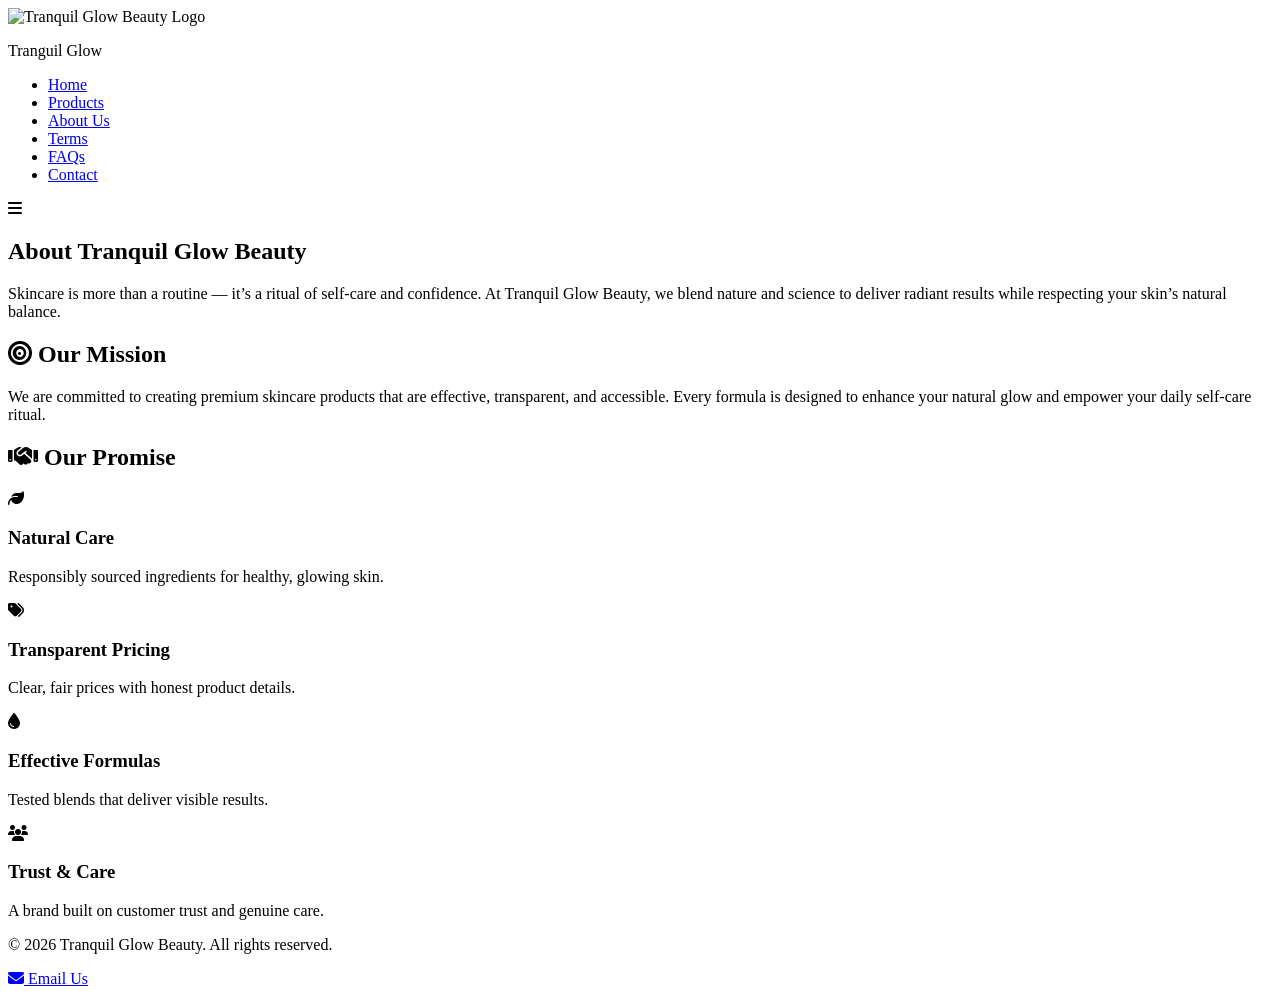
==== about.html @ 04f296b3 "Add files via upload" ====
<!DOCTYPE html>
<html lang="en">
<head>
  <meta charset="UTF-8">
  <meta name="viewport" content="width=device-width, initial-scale=1.0">
  <title>About Us - Tranquil Glow Beauty</title>
  <link rel="stylesheet" href="css/style.css">
  <!-- Font Awesome -->
  <link rel="stylesheet" href="https://cdnjs.cloudflare.com/ajax/libs/font-awesome/6.5.0/css/all.min.css">
</head>
<body>

  <!-- Header (same as main site) -->
  <header class="navbar">
    <div class="logo">
      <img src="images/logo.jpg" alt="Tranquil Glow Beauty Logo">
      <p>Tranguil Glow</p>
    </div>
    <nav>
      <ul class="nav-links">
        <li><a href="index.html">Home</a></li>
        <li><a href="index.html#products">Products</a></li>
        <li><a href="about.html" class="active">About Us</a></li>
        <li><a href="terms.html" class="active">Terms</a></li>
        <li><a href="index.html#faq">FAQs</a></li>
        <li><a href="contact.html">Contact</a></li>
      </ul>
      <div class="menu-toggle"><i class="fas fa-bars"></i></div>
    </nav>
  </header>

  <!-- Hero Section -->
  <section class="about-hero">
    <div class="hero-text">
      <h1>About Tranquil Glow Beauty</h1>
      <p>
        Skincare is more than a routine — it’s a ritual of self‑care and confidence. 
        At Tranquil Glow Beauty, we blend nature and science to deliver radiant results 
        while respecting your skin’s natural balance.
      </p>
    </div>
  </section>

  <!-- Mission Section -->
  <section class="about-mission">
    <h2><i class="fas fa-bullseye"></i> Our Mission</h2>
    <p>
      We are committed to creating premium skincare products that are effective, transparent, 
      and accessible. Every formula is designed to enhance your natural glow and empower 
      your daily self‑care ritual.
    </p>
  </section>

  <!-- Promise Section -->
  <section class="about-promise">
    <h2><i class="fas fa-handshake"></i> Our Promise</h2>
    <div class="promise-grid">
      <div class="promise-card">
        <i class="fas fa-leaf"></i>
        <h3>Natural Care</h3>
        <p>Responsibly sourced ingredients for healthy, glowing skin.</p>
      </div>
      <div class="promise-card">
        <i class="fas fa-tags"></i>
        <h3>Transparent Pricing</h3>
        <p>Clear, fair prices with honest product details.</p>
      </div>
      <div class="promise-card">
        <i class="fas fa-tint"></i>
        <h3>Effective Formulas</h3>
        <p>Tested blends that deliver visible results.</p>
      </div>
      <div class="promise-card">
        <i class="fas fa-users"></i>
        <h3>Trust & Care</h3>
        <p>A brand built on customer trust and genuine care.</p>
      </div>
    </div>
  </section>

  <!-- Footer -->
  <footer class="footer">
    <div class="footer-container">
      <p>&copy; 2026 Tranquil Glow Beauty. All rights reserved.</p>
      <a href="mailto:contact@tranquilglowbeauty.com" class="footer-btn">
        <i class="fas fa-envelope"></i> Email Us
      </a>
    </div>
  </footer>

  <!-- JS -->
  <script src="js/about.js"></script>
</body>
</html>
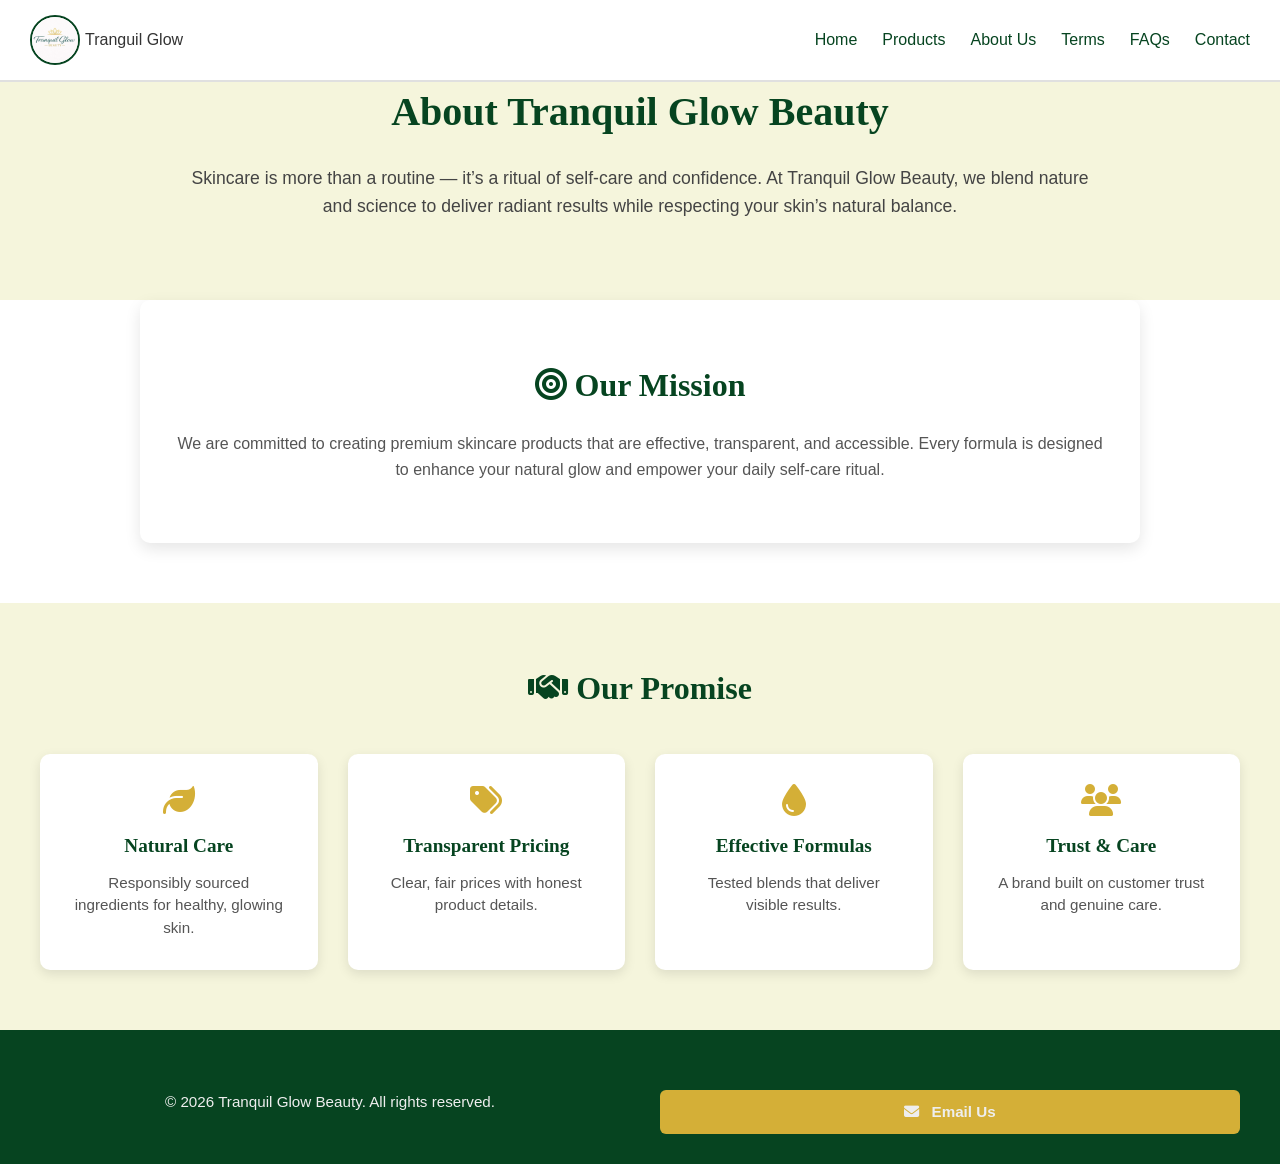
==== commit 7c32c291: "Add files via upload" ====
--- a/about.html
+++ b/about.html
@@ -23,7 +23,7 @@
         <li><a href="about.html" class="active">About Us</a></li>
         <li><a href="terms.html" class="active">Terms</a></li>
         <li><a href="index.html#faq">FAQs</a></li>
-        <li><a href="contact.html">Contact</a></li>
+        <li><a href="index.html#contact">Contact</a></li>
       </ul>
       <div class="menu-toggle"><i class="fas fa-bars"></i></div>
     </nav>
--- a/css/style.css
+++ b/css/style.css
@@ -0,0 +1,1189 @@
+
+/* START GLOBAL RESET & VARIABLES */
+
+/* CSS Reset */
+* {
+  margin: 0;
+  padding: 0;
+  box-sizing: border-box;
+}
+
+/* Body defaults */
+body {
+  font-family: 'Poppins', sans-serif;
+  line-height: 1.6;
+  background-color: #ffffff;
+  color: #333333;
+}
+
+/* Color Variables */
+:root {
+  --color-primary: #064420;   /* Deep forest green */
+  --color-secondary: #d4af37; /* Gold */
+  --color-neutral: #ffffff;   /* White */
+  --color-accent: #f5f5dc;    /* Light beige/cream */
+  --color-soft: #e6d5e8;      /* Soft lavender (optional accent) */
+}
+
+/* Typography Variables */
+:root {
+  --font-heading: 'Playfair Display', serif;
+  --font-body: 'Poppins', sans-serif;
+}
+
+html{
+    scroll-margin-top:80px;
+}
+
+/* END GLOBAL RESET & VARIABLES */
+
+
+
+/* START NAVIGATION CSS */
+.navbar {
+  position: fixed;          /* Fixed header */
+  top: 0;
+  left: 0;
+  width: 100%;
+  z-index: 1000;            /* Stays above everything */
+  display: flex;
+  justify-content: space-between;
+  align-items: center;
+  padding: 15px 30px;
+  background-color: var(--color-neutral);
+  border-bottom: 2px solid #e0e0e0;
+}
+
+.navbar .logo{
+    display: flex;
+    align-items: center;
+    gap:5px;
+}
+
+.navbar .logo img {
+  height: 50px;
+  border-radius: 50%;
+  border: 2px solid var(--color-primary);
+}
+
+.navbar .logo p{
+    font-weight: 500;
+    
+}
+
+.nav-links {
+  list-style: none;
+  display: flex;
+  gap: 25px;
+}
+
+.nav-links li a {
+  text-decoration: none;
+  font-family: var(--font-body);
+  font-weight: 500;
+  color: var(--color-primary);
+  transition: color 0.3s ease;
+}
+
+.nav-links li a:hover {
+  color: var(--color-secondary);
+}
+
+.menu-toggle {
+  display: none;
+  font-size: 24px;
+  cursor: pointer;
+  color: var(--color-primary);
+}
+
+/* Responsive: Tablet */
+@media (max-width: 768px) {
+  .nav-links {
+    display: none;
+    flex-direction: column;
+    background-color: var(--color-neutral); /* Solid background */
+    position: absolute;
+    top: 70px;
+    right: 30px;
+    width: 220px;
+    border: 1px solid #e0e0e0;
+    padding: 15px;
+    box-shadow: 0 4px 10px rgba(0,0,0,0.15); /* Elegant shadow */
+    border-radius: 6px;
+    z-index: 999; /* Above hero overlay */
+  }
+
+  .nav-links.active {
+    display: flex;
+  }
+
+  .menu-toggle {
+    display: block;
+  }
+}
+
+/* Responsive: Mobile */
+@media (max-width: 480px) {
+  .navbar {
+    padding: 5px 20px;
+  }
+
+  .logo img {
+    height: 40px;
+  }
+
+  .nav-links {
+    width: 100%;
+    right: 0;
+  }
+}
+/* END NAVIGATION CSS */
+
+
+
+/* START HERO SECTION CSS */
+.hero {
+  height: 100vh;
+  background: url("images/image1.jpg") no-repeat center center/cover;
+  display: flex;
+  justify-content: center;
+  align-items: center;
+  text-align: center;
+  color: var(--color-neutral);
+  position: relative;
+}
+
+.hero::before {
+  content: "";
+  position: absolute;
+  top: 0; left: 0;
+  width: 100%; height: 100%;
+  background: rgba(6, 68, 32, 0.6); /* Overlay for readability */
+  z-index: 1;
+}
+
+.hero-content {
+  position: relative;
+  z-index: 2;
+  max-width: 700px;
+  padding: 20px;
+}
+
+.hero h1 {
+  font-family: var(--font-heading);
+  font-size: 3rem;
+  margin-bottom: 20px;
+  color: var(--color-secondary); /* Gold heading */
+}
+
+.hero p {
+  font-family: var(--font-body);
+  font-size: 1.2rem;
+  margin-bottom: 30px;
+  color: var(--color-neutral);
+}
+
+.btn-primary {
+  display: inline-block;
+  padding: 12px 30px;
+  background-color: var(--color-primary);
+  color: var(--color-neutral);
+  text-decoration: none;
+  font-weight: 500;
+  border-radius: 5px;
+  transition: all 0.3s ease;
+}
+
+.btn-primary:hover {
+  background-color: var(--color-secondary);
+  color: var(--color-neutral);
+}
+
+/* Responsive: Tablet */
+@media (max-width: 768px) {
+  .hero h1 {
+    font-size: 2.2rem;
+  }
+  .hero p {
+    font-size: 1rem;
+  }
+  .btn-primary {
+    padding: 10px 25px;
+  }
+}
+
+/* Responsive: Mobile */
+@media (max-width: 480px) {
+  .hero {
+    height: 80vh;
+    padding: 0 15px;
+  }
+  .hero h1 {
+    font-size: 1.8rem;
+  }
+  .hero p {
+    font-size: 0.9rem;
+  }
+  .btn-primary {
+    padding: 8px 20px;
+    font-size: 0.9rem;
+  }
+}
+/* END HERO SECTION CSS */
+
+
+
+/* ===========================
+   START PRODUCTS SECTION
+   =========================== */
+.products {
+  padding: 80px 30px;
+  background: var(--color-neutral);
+}
+
+.products h2 {
+  text-align: center;
+  font-family: var(--font-heading);
+  font-size: 2.2rem;
+  color: var(--color-primary);
+  margin-bottom: 40px;
+}
+
+.product-grid {
+  display: grid;
+  grid-template-columns: repeat(auto-fit, minmax(250px, 1fr));
+  gap: 30px;
+  max-width: 1200px;
+  margin: 0 auto;
+}
+
+.product-card {
+  background: #fff;
+  border-radius: 8px;
+  box-shadow: 0 4px 12px rgba(0,0,0,0.05);
+  padding: 20px;
+  text-align: center;
+  transition: transform 0.3s ease, box-shadow 0.3s ease;
+}
+
+.product-card:hover {
+  transform: translateY(-5px);
+  box-shadow: 0 6px 16px rgba(0,0,0,0.1);
+}
+
+.product-card img {
+  width: 100%;
+  border-radius: 8px;
+  margin-bottom: 15px;
+}
+
+.product-card h3 {
+  font-family: var(--font-heading);
+  font-size: 1.2rem;
+  color: var(--color-primary);
+  margin-bottom: 10px;
+}
+
+.price {
+  font-family: var(--font-body);
+  font-size: 1rem;
+  color: var(--color-secondary);
+  margin-bottom: 15px;
+}
+
+.product-actions {
+  display: flex;
+  justify-content: center;
+  gap: 10px;
+}
+
+.btn-buy, .btn-details {
+  padding: 8px 15px;
+  border-radius: 5px;
+  font-size: 0.9rem;
+  cursor: pointer;
+  text-decoration: none;
+  transition: background 0.3s ease, color 0.3s ease;
+}
+
+.btn-buy {
+  background: var(--color-primary);
+  color: #fff;
+}
+
+.btn-buy:hover {
+  background: var(--color-secondary);
+}
+
+.btn-details {
+  background: #eee;
+  color: #333;
+  border: none;
+}
+
+.btn-details:hover {
+  background: var(--color-primary);
+  color: #fff;
+}
+
+/* ===========================
+   PRODUCT MODAL (Improved)
+   =========================== */
+.modal {
+  display: none; /* hidden by default */
+  position: fixed;
+  z-index: 999;
+  left: 0; top: 0;
+  width: 100%; height: 100%;
+  background: rgba(0,0,0,0.6);
+  justify-content: center;
+  align-items: center;
+  overflow: hidden; /* prevent background scroll */
+}
+
+.modal-content {
+  background: #fff;
+  border-radius: 10px;
+  max-width: 700px; /* wider for big screens */
+  width: 90%;
+  max-height: 80vh; /* limit height */
+  padding: 25px;
+  position: relative;
+  animation: fadeIn 0.3s ease;
+  overflow-y: auto; /* scroll inside if content is long */
+  box-shadow: 0 8px 20px rgba(0,0,0,0.2);
+  font-size: 70%;
+}
+
+/* Smaller image inside modal */
+.modal-content img {
+  width: 50%; /* reduced size */
+  display: block;
+  margin: 0 auto 20px auto; /* centered */
+  border-radius: 8px;
+}
+
+.modal-content h3 {
+  font-family: var(--font-heading);
+  font-size: 1.2rem;
+  color: var(--color-primary);
+  margin-bottom: 10px;
+  text-align: center;
+}
+
+.modal-content p {
+  font-family: var(--font-body);
+  font-size: .8rem;
+  color: var(--color-secondary);
+  margin-bottom: 15px;
+  text-align: center;
+}
+
+.modal-content h4 {
+  font-family: var(--font-heading);
+  font-size: .9rem;
+  color: var(--color-primary);
+  margin-top: 15px;
+  margin-bottom: 8px;
+}
+
+.modal-content ul {
+  margin-left: 20px;
+  font-family: var(--font-body);
+  font-size: 0.85rem;
+  color: #444;
+  line-height: 1.6;
+}
+
+.modal-close {
+  position: absolute;
+  top: 15px; right: 20px;
+  font-size: 1.5rem;
+  color: #333;
+  cursor: pointer;
+  transition: color 0.3s ease;
+}
+
+.modal-close:hover {
+  color: var(--color-secondary);
+}
+
+
+
+.modal-content {
+  max-width: 600px;   /* reduce from 700px so it doesn’t stretch too wide */
+  padding: 20px;      /* slightly tighter padding */
+}
+
+.modal-content img {
+  width: 40%;         /* reduce from 50% for a smaller, elegant image */
+  margin: 0 auto 15px auto;
+}
+
+.modal-content h3 {
+  font-size: 1.2rem;  /* reduce from 1.5rem */
+}
+
+.modal-content p {
+  font-size: 0.85rem; /* reduce from 1rem */
+}
+
+.modal-content h4 {
+  font-size: 0.95rem; /* reduce from 1.1rem */
+}
+
+.modal-content ul {
+  font-size: 0.85rem; /* reduce from 0.95rem */
+}
+
+
+
+
+/* Animation */
+@keyframes fadeIn {
+  from { opacity: 0; transform: scale(0.95); }
+  to { opacity: 1; transform: scale(1); }
+}
+
+/* Responsive */
+@media (max-width: 768px) {
+  .products {
+    padding: 60px 20px;
+  }
+
+  .products h2 {
+    font-size: 1.8rem;
+  }
+
+  .product-card h3 {
+    font-size: 1rem;
+  }
+
+  .modal-content {
+    max-height: 85vh;
+    padding: 15px;
+  }
+
+  .modal-content img {
+    width: 70%; /* slightly larger on mobile */
+  }
+}
+/* ===========================
+   END PRODUCTS SECTION
+   =========================== */  
+
+.offers {
+  padding: 60px 30px;
+  background: #fff8e7; /* soft highlight */
+}
+
+.offers h2 {
+  text-align: center;
+  font-family: var(--font-heading);
+  font-size: 2rem;
+  color: var(--color-primary);
+  margin-bottom: 30px;
+}
+
+.offer-grid {
+  display: grid;
+  grid-template-columns: repeat(auto-fit, minmax(220px, 1fr));
+  gap: 20px;
+  max-width: 1000px;
+  margin: 0 auto;
+}
+
+.offer-card {
+  background: #fff;
+  border: 2px solid var(--color-primary);
+  border-radius: 8px;
+  padding: 20px;
+  text-align: center;
+  box-shadow: 0 4px 12px rgba(0,0,0,0.05);
+}
+
+.offer-card h3 {
+  font-size: 1.1rem;
+  color: var(--color-primary);
+  margin-bottom: 10px;
+}
+
+.offer-card .price {
+  font-size: 1rem;
+  font-weight: bold;
+  color: var(--color-secondary);
+  margin-bottom: 8px;
+}
+
+.offer-card .details {
+  font-size: 0.9rem;
+  color: #444;
+}
+
+/* ===========================
+   START ABOUT US HERO SECTION
+   =========================== */
+.about-hero {
+  background: var(--color-accent);
+  padding: 80px 30px;
+  text-align: center;
+}
+
+.about-hero .hero-text {
+  max-width: 900px;
+  margin: 0 auto;
+}
+
+.about-hero h1 {
+  font-family: var(--font-heading);
+  font-size: 2.5rem;
+  color: var(--color-primary);
+  margin-bottom: 20px;
+}
+
+.about-hero p {
+  font-family: var(--font-body);
+  font-size: 1.1rem;
+  color: #444;
+  line-height: 1.6;
+}
+/* ===========================
+   END ABOUT US HERO SECTION
+   =========================== */
+
+
+/* ===========================
+   START MISSION SECTION
+   =========================== */
+.about-mission {
+  background: var(--color-neutral);
+  padding: 60px 30px;
+  text-align: center;
+  max-width: 1000px;
+  margin: 0 auto 60px auto;
+  border-radius: 10px;
+  box-shadow: 0 6px 16px rgba(0,0,0,0.1);
+}
+
+.about-mission h2 {
+  font-family: var(--font-heading);
+  font-size: 2rem;
+  color: var(--color-primary);
+  margin-bottom: 20px;
+}
+
+.about-mission p {
+  font-family: var(--font-body);
+  font-size: 1rem;
+  color: #555;
+  line-height: 1.6;
+}
+/* ===========================
+   END MISSION SECTION
+   =========================== */
+
+
+/* ===========================
+   START PROMISE SECTION
+   =========================== */
+.about-promise {
+  padding: 60px 30px;
+  background-color: var(--color-accent);
+  text-align: center;
+}
+
+.about-promise h2 {
+  font-family: var(--font-heading);
+  font-size: 2rem;
+  color: var(--color-primary);
+  margin-bottom: 40px;
+}
+
+.promise-grid {
+  display: grid;
+  grid-template-columns: repeat(4, 1fr);
+  gap: 30px;
+  max-width: 1200px;
+  margin: 0 auto;
+}
+
+.promise-card {
+  background: var(--color-neutral);
+  padding: 30px;
+  border-radius: 10px;
+  box-shadow: 0 4px 12px rgba(0,0,0,0.1);
+}
+
+.promise-card i {
+  font-size: 2rem;
+  color: var(--color-secondary);
+  margin-bottom: 15px;
+}
+
+.promise-card h3 {
+  font-family: var(--font-heading);
+  font-size: 1.2rem;
+  margin-bottom: 10px;
+  color: var(--color-primary);
+}
+
+.promise-card p {
+  font-family: var(--font-body);
+  font-size: 0.95rem;
+  color: #555;
+  line-height: 1.5;
+}
+
+/* Responsive */
+@media (max-width: 1024px) {
+  .promise-grid {
+    grid-template-columns: repeat(2, 1fr);
+  }
+}
+
+@media (max-width: 600px) {
+  .promise-grid {
+    grid-template-columns: 1fr;
+  }
+}
+/* ===========================
+   END PROMISE SECTION
+   =========================== */
+
+
+/* ===========================
+   START FOOTER SECTION
+   =========================== */
+.footer {
+  background-color: var(--color-primary);
+  color: var(--color-neutral);
+  padding: 30px 20px;
+  text-align: center;
+}
+
+.footer-container {
+  max-width: 1200px;
+  margin: 0 auto;
+}
+
+.footer p {
+  font-family: var(--font-body);
+  font-size: 0.95rem;
+  margin-bottom: 15px;
+}
+
+.footer-btn {
+  display: inline-block;
+  background-color: var(--color-secondary);
+  color: var(--color-neutral);
+  padding: 10px 20px;
+  border-radius: 6px;
+  text-decoration: none;
+  font-family: var(--font-body);
+  font-weight: 600;
+  transition: background 0.3s ease;
+}
+
+.footer-btn i {
+  margin-right: 8px;
+}
+
+.footer-btn:hover {
+  background-color: var(--color-neutral);
+  color: var(--color-primary);
+}
+/* ===========================
+   END FOOTER SECTION
+   =========================== */
+   
+   
+   
+   /* ===========================
+   START TERMS HERO SECTION
+   =========================== */
+.terms-hero {
+  background: var(--color-accent);
+  padding: 80px 30px;
+  text-align: center;
+}
+
+.terms-hero .hero-text {
+  max-width: 900px;
+  margin: 0 auto;
+}
+
+.terms-hero h1 {
+  font-family: var(--font-heading);
+  font-size: 2.5rem;
+  color: var(--color-primary);
+  margin-bottom: 20px;
+}
+
+.terms-hero p {
+  font-family: var(--font-body);
+  font-size: 1.1rem;
+  color: #444;
+  line-height: 1.6;
+}
+/* ===========================
+   END TERMS HERO SECTION
+   =========================== */
+
+
+/* ===========================
+   START TERMS CONTENT SECTION
+   =========================== */
+.terms-content {
+  padding: 60px 30px;
+  background: var(--color-neutral);
+}
+
+.terms-container {
+  max-width: 1000px;
+  margin: 0 auto;
+}
+
+.terms-container h2 {
+  font-family: var(--font-heading);
+  font-size: 1.6rem;
+  color: var(--color-primary);
+  margin-top: 40px;
+  margin-bottom: 15px;
+  display: flex;
+  align-items: center;
+  gap: 10px;
+}
+
+.terms-container h2 i {
+  color: var(--color-secondary);
+}
+
+.terms-container p {
+  font-family: var(--font-body);
+  font-size: 1rem;
+  color: #555;
+  line-height: 1.6;
+  margin-bottom: 20px;
+}
+/* ===========================
+   END TERMS CONTENT SECTION
+   =========================== */
+
+
+/* ===========================
+   START FOOTER SECTION
+   =========================== */
+.footer {
+  background-color: var(--color-primary);
+  color: var(--color-neutral);
+  padding: 30px 20px;
+  text-align: center;
+}
+
+.footer-container {
+  max-width: 1200px;
+  margin: 0 auto;
+}
+
+.footer p {
+  font-family: var(--font-body);
+  font-size: 0.95rem;
+  margin-bottom: 15px;
+}
+
+.footer-btn {
+  display: inline-block;
+  background-color: var(--color-secondary);
+  color: var(--color-neutral);
+  padding: 10px 20px;
+  border-radius: 6px;
+  text-decoration: none;
+  font-family: var(--font-body);
+  font-weight: 600;
+  transition: background 0.3s ease;
+}
+
+.footer-btn i {
+  margin-right: 8px;
+}
+
+.footer-btn:hover {
+  background-color: var(--color-neutral);
+  color: var(--color-primary);
+}
+/* ===========================
+   END FOOTER SECTION
+   =========================== */
+   
+   
+
+/* ===========================
+   START FAQ SECTION
+   =========================== */
+.faq-section {
+  padding: 80px 30px;
+  background: var(--color-neutral);
+}
+
+.faq-hero {
+  text-align: center;
+  margin-bottom: 40px;
+}
+
+.faq-hero h1 {
+  font-family: var(--font-heading);
+  font-size: 2.2rem;
+  color: var(--color-primary);
+  margin-bottom: 15px;
+}
+
+.faq-hero p {
+  font-family: var(--font-body);
+  font-size: 1rem;
+  color: #555;
+  max-width: 700px;
+  margin: 0 auto;
+  line-height: 1.6;
+}
+
+/* FAQ Container */
+.faq-container {
+  max-width: 900px;
+  margin: 0 auto;
+  display: flex;
+  flex-direction: column;
+  gap: 20px;
+}
+
+/* FAQ Item */
+.faq-item {
+  background: #f9f9f9;
+  border-radius: 8px;
+  padding: 20px;
+  box-shadow: 0 4px 12px rgba(0,0,0,0.05);
+  transition: all 0.3s ease;
+}
+
+.faq-item.active {
+  background: #fff;
+  border: 1px solid var(--color-primary);
+}
+
+/* Question Row */
+.faq-question {
+  display: flex;
+  justify-content: space-between;
+  align-items: center;
+  font-family: var(--font-heading);
+  font-size: 1.1rem;
+  color: var(--color-primary);
+  cursor: pointer;
+  transition: color 0.3s ease;
+}
+
+.faq-question:hover {
+  color: var(--color-secondary);
+}
+
+/* Icon styling */
+.faq-question .icon {
+  font-size: 1rem;
+  color: var(--color-primary);
+  transition: transform 0.3s ease, color 0.3s ease;
+}
+
+.faq-item.active .faq-question .icon {
+  color: var(--color-secondary);
+}
+
+/* Answer */
+.faq-answer {
+  font-family: var(--font-body);
+  font-size: 0.95rem;
+  color: #444;
+  line-height: 1.6;
+  display: none; /* hidden by default */
+  margin-top: 10px;
+  animation: slideDown 0.3s ease forwards;
+}
+
+/* Active state */
+.faq-item.active .faq-answer {
+  display: block;
+}
+
+/* Slide-down animation */
+@keyframes slideDown {
+  from { opacity: 0; transform: translateY(-5px); }
+  to { opacity: 1; transform: translateY(0); }
+}
+
+/* Responsive */
+@media (max-width: 768px) {
+  .faq-section {
+    padding: 60px 20px;
+  }
+
+  .faq-hero h1 {
+    font-size: 1.8rem;
+  }
+
+  .faq-question {
+    font-size: 1rem;
+  }
+
+  .faq-answer {
+    font-size: 0.9rem;
+  }
+}
+/* ===========================
+   END FAQ SECTION
+   =========================== */
+   
+   
+   
+   /* ===========================
+   START CONTACT SECTION
+   =========================== */
+.contact-section {
+  padding: 80px 30px;
+  background: var(--color-accent);
+}
+
+/* Hero */
+.contact-hero {
+  text-align: center;
+  margin-bottom: 40px;
+}
+
+.contact-hero h1 {
+  font-family: var(--font-heading);
+  font-size: 2.5rem;
+  color: var(--color-primary);
+  margin-bottom: 15px;
+}
+
+.contact-hero p {
+  font-family: var(--font-body);
+  font-size: 1.1rem;
+  color: #444;
+  line-height: 1.6;
+  max-width: 700px;
+  margin: 0 auto;
+}
+
+/* Container */
+.contact-container {
+  display: flex;
+  gap: 40px;
+  max-width: 1000px;
+  margin: 0 auto;
+  flex-wrap: wrap;
+  justify-content: center;
+}
+
+/* Form */
+.contact-form {
+  flex: 1;
+  min-width: 300px;
+  max-width: 500px; /* reduced width for desktop */
+  background: var(--color-neutral);
+  padding: 25px;
+  border-radius: 10px;
+  box-shadow: 0 6px 16px rgba(0,0,0,0.1);
+  margin: 0 auto;
+}
+
+.contact-form .form-group {
+  margin-bottom: 20px;
+  text-align: left;
+}
+
+.contact-form label {
+  display: block;
+  font-family: var(--font-body);
+  font-size: 0.95rem;
+  margin-bottom: 8px;
+  color: var(--color-primary);
+}
+
+.contact-form input,
+.contact-form textarea {
+  width: 100%;
+  padding: 12px;
+  border: 1px solid #ccc;
+  border-radius: 6px;
+  font-family: var(--font-body);
+  font-size: 1rem;
+}
+
+.contact-form textarea {
+  resize: none;
+}
+
+/* Send Button */
+.contact-btn {
+  display: inline-block;
+  background-color: var(--color-secondary);
+  color: var(--color-neutral);
+  padding: 12px 20px;
+  border-radius: 6px;
+  text-decoration: none;
+  font-family: var(--font-body);
+  font-weight: 600;
+  transition: background 0.3s ease;
+  border: none;
+  cursor: pointer;
+}
+
+.contact-btn i {
+  margin-right: 8px;
+}
+
+.contact-btn:hover {
+  background-color: var(--color-primary);
+  color: var(--color-neutral);
+}
+
+/* Quick Actions */
+.contact-actions {
+  flex: 0.5;
+  min-width: 250px;
+  display: flex;
+  flex-direction: column;
+  gap: 20px;
+  justify-content: flex-start;
+}
+
+.contact-actions .contact-btn.whatsapp {
+  background-color: #25D366;
+}
+
+.contact-actions .contact-btn.whatsapp:hover {
+  background-color: #128C7E;
+}
+
+/* Responsive */
+@media (max-width: 768px) {
+  .contact-container {
+    flex-direction: column;
+    gap: 30px;
+  }
+
+  .contact-form {
+    max-width: 100%; /* full width on mobile */
+  }
+}
+
+
+/* ===========================
+   CONTACT FORM INPUT REFINEMENT
+   =========================== */
+.contact-form input,
+.contact-form textarea {
+  width: 100%;
+  padding: 12px;
+  border: 1px solid #ccc;
+  border-radius: 6px;
+  font-family: var(--font-body);
+  font-size: 0.9rem; /* reduced font size for better visibility */
+}
+
+.contact-form textarea {
+  resize: none;
+}
+
+
+
+
+/* ===========================
+   CONTACT FEEDBACK MESSAGE
+   =========================== */
+.form-feedback {
+  display: none;
+  text-align: center;
+  margin-top: 15px;
+  font-family: var(--font-body);
+  color: var(--color-primary);
+  font-size: 1rem;
+  animation: fadeIn 0.5s ease-in-out;
+}
+
+/* Fade-in animation */
+@keyframes fadeIn {
+  from { opacity: 0; }
+  to { opacity: 1; }
+}
+
+
+/* ===========================
+   END CONTACT SECTION
+   =========================== */
+   
+   
+   
+   
+   
+   /* ===========================
+   START FOOTER
+   =========================== */
+.footer {
+  background: var(--color-primary);
+  color: #fff;
+  padding: 60px 30px 30px;
+}
+
+.footer-container {
+  display: grid;
+  grid-template-columns: repeat(auto-fit, minmax(220px, 1fr));
+  gap: 40px;
+  max-width: 1200px;
+  margin: 0 auto;
+}
+
+.footer h2, .footer h3 {
+  font-family: var(--font-heading);
+  margin-bottom: 15px;
+}
+
+.footer p, .footer a {
+  font-family: var(--font-body);
+  font-size: 0.95rem;
+  line-height: 1.6;
+  color: #eee;
+}
+
+.footer a {
+  text-decoration: none;
+  transition: color 0.3s ease;
+}
+
+.footer a:hover {
+  color: var(--color-secondary);
+}
+
+/* Social Icons */
+.footer-social a {
+  margin-right: 15px;
+  font-size: 1.2rem;
+  color: #fff;
+  transition: color 0.3s ease;
+}
+
+.footer-social a:hover {
+  color: var(--color-secondary);
+}
+
+/* Bottom Line */
+.footer-bottom {
+  text-align: center;
+  margin-top: 40px;
+  border-top: 1px solid rgba(255,255,255,0.2);
+  padding-top: 20px;
+  font-size: 0.85rem;
+  color: #ccc;
+}
+/* ===========================
+   END FOOTER
+   =========================== */
+
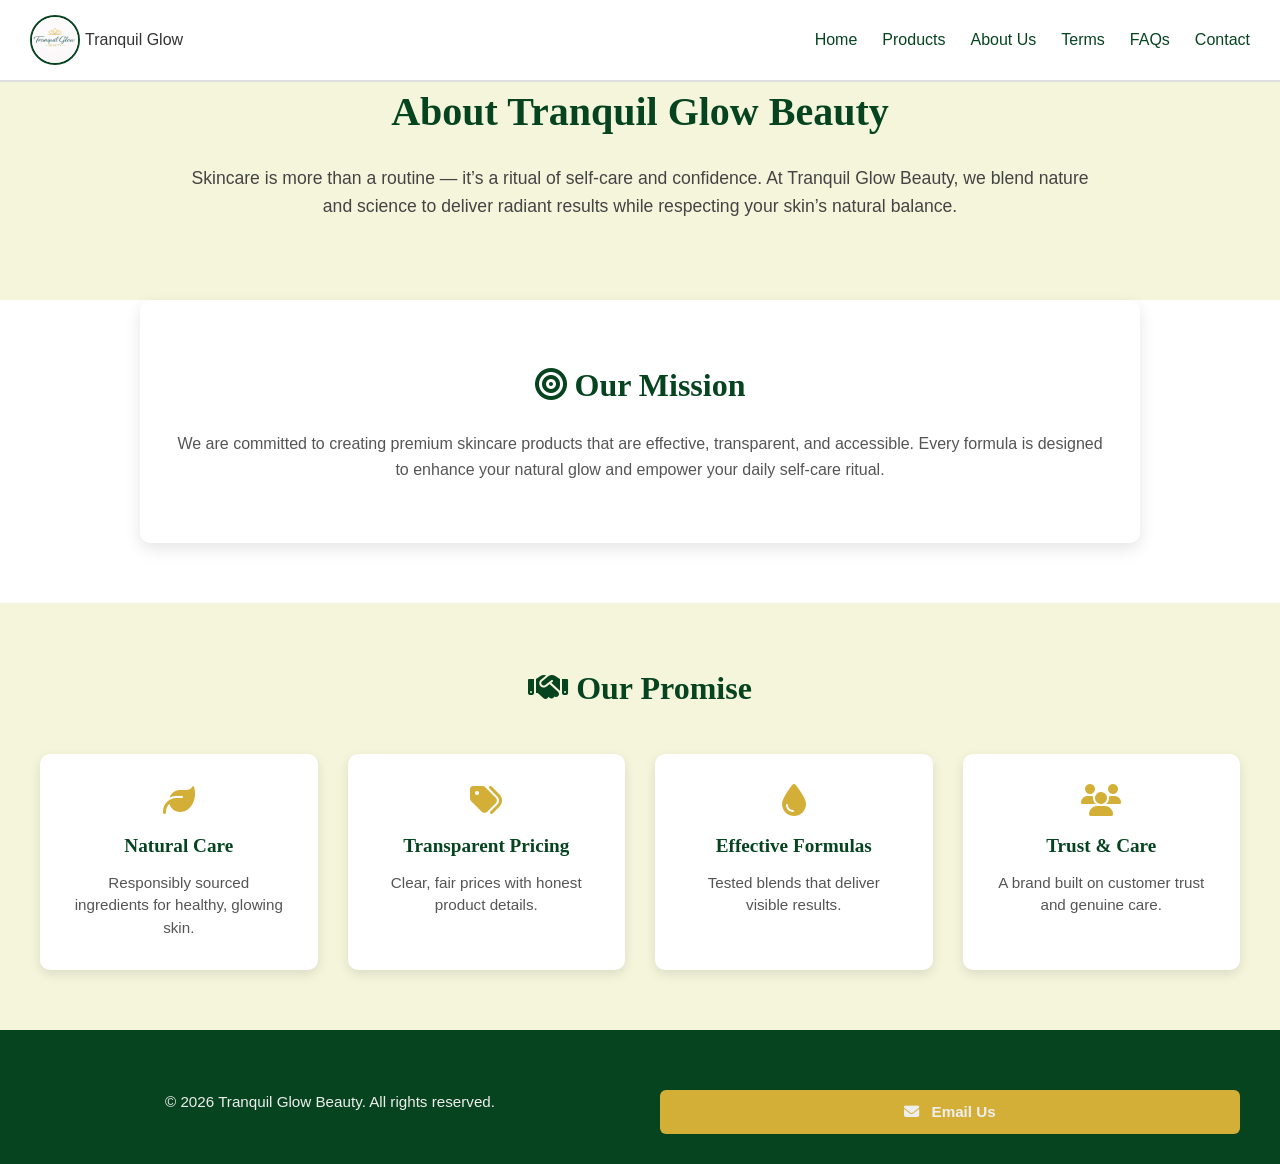
==== commit 3a359b64: "Add files via upload" ====
--- a/about.html
+++ b/about.html
@@ -14,7 +14,7 @@
   <header class="navbar">
     <div class="logo">
       <img src="images/logo.jpg" alt="Tranquil Glow Beauty Logo">
-      <p>Tranguil Glow</p>
+      <p>Tranquil Glow</p>
     </div>
     <nav>
       <ul class="nav-links">
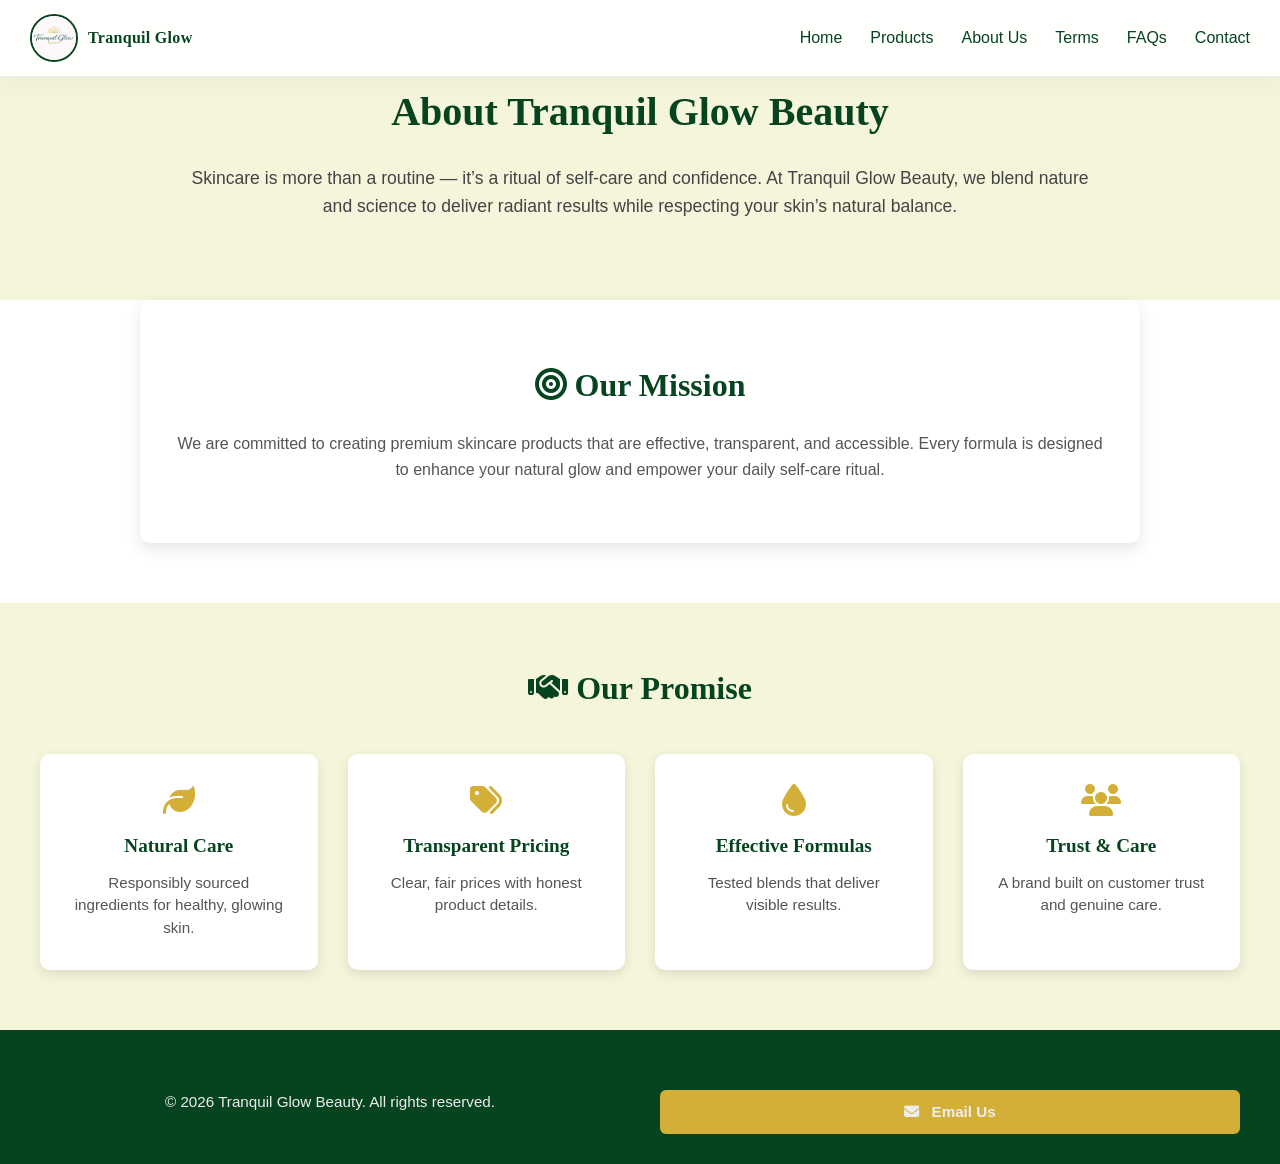
==== commit 980266ce: "Add files via upload" ====
--- a/about.html
+++ b/about.html
@@ -19,7 +19,7 @@
     <nav>
       <ul class="nav-links">
         <li><a href="index.html">Home</a></li>
-        <li><a href="index.html#products">Products</a></li>
+        <li><a href="index.html#overview-section">Products</a></li>
         <li><a href="about.html" class="active">About Us</a></li>
         <li><a href="terms.html" class="active">Terms</a></li>
         <li><a href="index.html#faq">FAQs</a></li>
@@ -91,4 +91,4 @@
   <!-- JS -->
   <script src="js/about.js"></script>
 </body>
-</html>+</html>
--- a/css/style.css
+++ b/css/style.css
@@ -39,42 +39,61 @@
 
 
 
-/* START NAVIGATION CSS */
+
+  /* START NAVIGATION CSS */
 .navbar {
-  position: fixed;          /* Fixed header */
+  position: fixed;
   top: 0;
   left: 0;
   width: 100%;
-  z-index: 1000;            /* Stays above everything */
+  z-index: 1000;
   display: flex;
+  align-items: center;
   justify-content: space-between;
+  padding: 14px 30px;
+  background: rgba(255, 255, 255, 0.96);
+  backdrop-filter: blur(10px);
+  border-bottom: 1px solid rgba(0, 0, 0, 0.08);
+  box-shadow: 0 6px 24px rgba(0, 0, 0, 0.04);
+  box-sizing: border-box;
+}
+
+.navbar .logo {
+  display: flex;
   align-items: center;
-  padding: 15px 30px;
-  background-color: var(--color-neutral);
-  border-bottom: 2px solid #e0e0e0;
-}
-
-.navbar .logo{
-    display: flex;
-    align-items: center;
-    gap:5px;
+  gap: 10px;
+  flex-shrink: 0;
 }
 
 .navbar .logo img {
-  height: 50px;
+  height: 48px;
+  width: 48px;
+  object-fit: cover;
   border-radius: 50%;
   border: 2px solid var(--color-primary);
 }
 
-.navbar .logo p{
-    font-weight: 500;
-    
+.navbar .logo p {
+  margin: 0;
+  font-family: var(--font-heading);
+  font-weight: 700;
+  font-size: 1rem;
+  color: var(--color-primary);
+  letter-spacing: 0.3px;
 }
 
 .nav-links {
   list-style: none;
   display: flex;
-  gap: 25px;
+  align-items: center;
+  gap: 28px;
+  margin: 0 0 0 auto;
+  padding: 0;
+}
+
+.nav-links li {
+  margin: 0;
+  padding: 0;
 }
 
 .nav-links li a {
@@ -82,396 +101,1441 @@
   font-family: var(--font-body);
   font-weight: 500;
   color: var(--color-primary);
-  transition: color 0.3s ease;
+  position: relative;
+  transition: color 0.25s ease;
+}
+
+.nav-links li a::after {
+  content: "";
+  position: absolute;
+  left: 0;
+  bottom: -6px;
+  width: 0;
+  height: 2px;
+  background: var(--color-secondary);
+  transition: width 0.25s ease;
 }
 
 .nav-links li a:hover {
   color: var(--color-secondary);
 }
 
+.nav-links li a:hover::after {
+  width: 100%;
+}
+
 .menu-toggle {
   display: none;
+  background: transparent;
+  border: 0;
+  cursor: pointer;
   font-size: 24px;
-  cursor: pointer;
-  color: var(--color-primary);
-}
-
-/* Responsive: Tablet */
+  color: var(--color-primary);
+  padding: 8px;
+  line-height: 1;
+}
+
+/* Tablet and below */
 @media (max-width: 768px) {
+  .navbar {
+    padding: 12px 20px;
+  }
+
+  .menu-toggle {
+    display: block;
+  }
+
   .nav-links {
     display: none;
+    position: absolute;
+    top: 72px;
+    right: 20px;
+    left: auto;
     flex-direction: column;
-    background-color: var(--color-neutral); /* Solid background */
-    position: absolute;
-    top: 70px;
-    right: 30px;
-    width: 220px;
-    border: 1px solid #e0e0e0;
-    padding: 15px;
-    box-shadow: 0 4px 10px rgba(0,0,0,0.15); /* Elegant shadow */
-    border-radius: 6px;
-    z-index: 999; /* Above hero overlay */
+    align-items: flex-start;
+    justify-content: flex-start;
+    text-align: left;
+    gap: 16px;
+    width: min(260px, calc(100vw - 40px));
+    padding: 18px;
+    margin: 0;
+    background: rgba(255, 255, 255, 0.98);
+    border-radius: 16px;
+    border: 1px solid rgba(0, 0, 0, 0.08);
+    box-shadow: 0 18px 40px rgba(0, 0, 0, 0.12);
   }
 
   .nav-links.active {
     display: flex;
   }
 
-  .menu-toggle {
+  .nav-links li {
+    width: 100%;
+  }
+
+  .nav-links li a {
     display: block;
-  }
-}
-
-/* Responsive: Mobile */
+    width: 100%;
+    text-align: left;
+  }
+}
+
+/* Small phones */
 @media (max-width: 480px) {
   .navbar {
-    padding: 5px 20px;
-  }
-
-  .logo img {
-    height: 40px;
+    padding: 10px 16px;
+  }
+
+  .navbar .logo img {
+    height: 42px;
+    width: 42px;
+  }
+
+  .navbar .logo p {
+    font-size: 0.95rem;
   }
 
   .nav-links {
-    width: 100%;
-    right: 0;
+    top: 68px;
+    right: 16px;
+    left: auto;
+    width: calc(100vw - 32px);
   }
 }
 /* END NAVIGATION CSS */
 
-
-
-/* START HERO SECTION CSS */
+/* START HERO CSS */
 .hero {
-  height: 100vh;
-  background: url("images/image1.jpg") no-repeat center center/cover;
-  display: flex;
-  justify-content: center;
-  align-items: center;
-  text-align: center;
-  color: var(--color-neutral);
   position: relative;
-}
-
-.hero::before {
-  content: "";
+  width: 100%;
+  min-height: clamp(560px, 82vh, 900px);
+  margin-top: 72px;
+  overflow: hidden;
+  background: #f6f2ef;
+  isolation: isolate;
+}
+
+.hero-bg {
   position: absolute;
-  top: 0; left: 0;
-  width: 100%; height: 100%;
-  background: rgba(6, 68, 32, 0.6); /* Overlay for readability */
+  inset: 0;
+  z-index: 0;
+}
+
+.hero-bg picture,
+.hero-bg img {
+  display: block;
+  width: 100%;
+  height: 100%;
+}
+
+.hero-bg img {
+  object-fit: cover;
+  object-position: center center;
+  transform: scale(1.03);
+}
+
+/* Soft but strong enough to keep text readable */
+.hero-overlay {
+  position: absolute;
+  inset: 0;
   z-index: 1;
+  background:
+    linear-gradient(90deg, rgba(0, 0, 0, 0.68) 0%, rgba(0, 0, 0, 0.46) 42%, rgba(0, 0, 0, 0.18) 100%),
+    linear-gradient(180deg, rgba(0, 0, 0, 0.10) 0%, rgba(0, 0, 0, 0.24) 100%);
 }
 
 .hero-content {
   position: relative;
   z-index: 2;
-  max-width: 700px;
-  padding: 20px;
-}
-
-.hero h1 {
+  width: min(92%, 1180px);
+  min-height: inherit;
+  margin: 0 auto;
+  display: flex;
+  flex-direction: column;
+  justify-content: center;
+  align-items: flex-start;
+  padding: clamp(28px, 5vw, 72px);
+  color: #fff;
+  text-align: left;
+}
+
+.hero-content h1 {
+  margin: 0 0 14px;
+  max-width: 620px;
   font-family: var(--font-heading);
-  font-size: 3rem;
-  margin-bottom: 20px;
-  color: var(--color-secondary); /* Gold heading */
-}
-
-.hero p {
-  font-family: var(--font-body);
-  font-size: 1.2rem;
-  margin-bottom: 30px;
-  color: var(--color-neutral);
+  font-size: clamp(2.1rem, 5vw, 4.8rem);
+  line-height: 1.02;
+  font-weight: 800;
+  letter-spacing: -0.04em;
+  text-wrap: balance;
+  text-shadow: 0 10px 30px rgba(0, 0, 0, 0.30);
+}
+
+.hero-content p {
+  margin: 0 0 28px;
+  max-width: 540px;
+  font-family: var(--font-body);
+  font-size: clamp(1rem, 1.55vw, 1.15rem);
+  line-height: 1.7;
+  color: rgba(255, 255, 255, 0.92);
+  text-shadow: 0 8px 18px rgba(0, 0, 0, 0.22);
 }
 
 .btn-primary {
-  display: inline-block;
-  padding: 12px 30px;
-  background-color: var(--color-primary);
-  color: var(--color-neutral);
+  display: inline-flex;
+  align-items: center;
+  justify-content: center;
+  min-height: 48px;
+  padding: 0 22px;
+  border-radius: 999px;
+  background: var(--color-secondary);
+  color: #fff;
   text-decoration: none;
-  font-weight: 500;
-  border-radius: 5px;
-  transition: all 0.3s ease;
+  font-family: var(--font-body);
+  font-weight: 700;
+  font-size: 1rem;
+  letter-spacing: 0.2px;
+  box-shadow: 0 12px 28px rgba(0, 0, 0, 0.18);
+  transition: transform 0.25s ease, box-shadow 0.25s ease, background-color 0.25s ease;
 }
 
 .btn-primary:hover {
-  background-color: var(--color-secondary);
-  color: var(--color-neutral);
-}
-
-/* Responsive: Tablet */
+  transform: translateY(-2px);
+  box-shadow: 0 16px 34px rgba(0, 0, 0, 0.22);
+  background: color-mix(in srgb, var(--color-secondary) 88%, #000 12%);
+}
+
+.btn-primary:focus-visible {
+  outline: 3px solid rgba(255, 255, 255, 0.65);
+  outline-offset: 4px;
+}
+
+/* Desktop */
+@media (min-width: 992px) {
+  .hero-content > :is(h1, p, a) {
+    max-width: 540px;
+  }
+}
+
+/* Tablet */
+@media (max-width: 991px) {
+  .hero {
+    min-height: 640px;
+  }
+
+  .hero-content {
+    max-width: 760px;
+  }
+}
+
+/* Mobile */
 @media (max-width: 768px) {
-  .hero h1 {
-    font-size: 2.2rem;
-  }
-  .hero p {
-    font-size: 1rem;
-  }
-  .btn-primary {
-    padding: 10px 25px;
-  }
-}
-
-/* Responsive: Mobile */
+  .hero {
+    min-height: 560px;
+    margin-top: 66px;
+  }
+
+  .hero-overlay {
+    background:
+      linear-gradient(180deg, rgba(0, 0, 0, 0.52) 0%, rgba(0, 0, 0, 0.42) 100%);
+  }
+
+  .hero-content {
+    align-items: center;
+    text-align: center;
+    padding: 28px 18px;
+  }
+
+  .hero-content h1 {
+    max-width: 100%;
+    font-size: clamp(2rem, 8.5vw, 3rem);
+  }
+
+  .hero-content p {
+    max-width: 100%;
+    margin-bottom: 22px;
+  }
+}
+
+/* Small phones */
 @media (max-width: 480px) {
   .hero {
-    height: 80vh;
-    padding: 0 15px;
-  }
-  .hero h1 {
-    font-size: 1.8rem;
-  }
-  .hero p {
-    font-size: 0.9rem;
-  }
+    min-height: 540px;
+  }
+
+  .hero-content {
+    padding: 24px 16px;
+  }
+
+  .hero-content h1 {
+    font-size: 2rem;
+  }
+
+  .hero-content p {
+    font-size: 0.98rem;
+  }
+
   .btn-primary {
-    padding: 8px 20px;
-    font-size: 0.9rem;
-  }
-}
-/* END HERO SECTION CSS */
-
-
-
-/* ===========================
-   START PRODUCTS SECTION
-   =========================== */
-.products {
-  padding: 80px 30px;
-  background: var(--color-neutral);
-}
-
-.products h2 {
+    width: 100%;
+    max-width: 220px;
+  }
+}
+
+/* Reduce motion */
+@media (prefers-reduced-motion: reduce) {
+  .btn-primary,
+  .hero-bg img {
+    transition: none;
+    transform: none;
+  }
+}
+/* END HERO CSS */
+
+
+/* ===========================
+   START: DESIGN TOKENS
+   =========================== */
+:root {
+  --prod-gap: 22px;
+  --card-radius: 18px;
+  --image-aspect: 4 / 3;
+  --btn-padding-y: 11px;
+  --btn-padding-x: 16px;
+  --btn-radius: 12px;
+  --btn-font-size: 0.95rem;
+  --muted: #6b7280;
+  --card-shadow: 0 14px 40px rgba(17, 24, 39, 0.08);
+  --card-shadow-hover: 0 18px 50px rgba(17, 24, 39, 0.14);
+  --border-soft: rgba(15, 23, 42, 0.08);
+  --surface: #ffffff;
+  --surface-soft: #f8fafc;
+}
+/* ===========================
+   END: DESIGN TOKENS
+   =========================== */
+
+
+/* ===========================
+   START: SMOOTH SCROLL & ANCHOR OFFSET
+   =========================== */
+html {
+  scroll-behavior: smooth;
+}
+
+#overview-section,
+.category-section {
+  scroll-margin-top: 92px;
+}
+/* ===========================
+   END: SMOOTH SCROLL & ANCHOR OFFSET
+   =========================== */
+
+
+/* ===========================
+   START: PRODUCT NAV — PRO STYLE
+   =========================== */
+
+#product-nav {
+  position: sticky;
+  top: 0;
+  z-index: 1000;
+  background: rgba(255, 255, 255, 0.9);
+  backdrop-filter: blur(10px);
+  transition: transform 0.28s ease, opacity 0.28s ease;
+  will-change: transform;
+}
+
+/* Hidden state when scrolling down */
+#product-nav.nav-hidden {
+  transform: translateY(-110%);
+  opacity: 0;
+  pointer-events: none;
+}
+
+/* Container */
+#product-nav ul {
+  display: flex;
+  gap: 10px;
+  overflow-x: auto;
+  scroll-behavior: smooth;
+  padding: 4px;
+  margin: 0;
+  list-style: none;
+}
+
+/* Hide scrollbar (clean look) */
+#product-nav ul::-webkit-scrollbar {
+  display: none;
+}
+#product-nav ul {
+  -ms-overflow-style: none;
+  scrollbar-width: none;
+}
+
+/* Links (PILL STYLE) */
+#product-nav a {
+  flex: 0 0 auto;
+  padding: 10px 16px;
+  border-radius: 999px;
+  text-decoration: none;
+  font-size: 0.92rem;
+  font-weight: 500;
+  color: var(--color-primary);
+  background: #fff;
+  border: 1px solid rgba(0,0,0,0.06);
+  white-space: nowrap;
+  transition: all 0.25s ease;
+}
+
+/* Hover effect */
+#product-nav a:hover {
+  background: var(--color-primary);
+  color: #fff;
+  transform: translateY(-2px);
+  box-shadow: 0 6px 14px rgba(0,0,0,0.08);
+}
+
+/* Active / clicked feel */
+#product-nav a:active {
+  transform: scale(0.96);
+}
+
+/* Optional: highlight current section (you can add JS later) */
+#product-nav a.active {
+  background: var(--color-primary);
+  color: #fff;
+  box-shadow: 0 6px 16px rgba(10,120,90,0.2);
+}
+
+/* Tablet refinement */
+@media (min-width: 768px) {
+  #product-nav ul {
+    justify-content: center;
+    overflow: visible;
+    flex-wrap: wrap;
+  }
+}
+
+/* ===========================
+   END: PRODUCT NAV — PRO STYLE
+   =========================== */
+
+
+/* ===========================
+   START: SECTION LAYOUT
+   =========================== */
+#overview-section,
+.category-section {
+  box-sizing: border-box;
+  width: 100%;
+  padding: 58px 20px;
+  margin: 0;
+  font-family: var(--font-body);
+  color: var(--color-secondary);
+}
+
+#overview-section > h2,
+.category-section > h2 {
+  margin: 0 0 12px;
   text-align: center;
   font-family: var(--font-heading);
-  font-size: 2.2rem;
-  color: var(--color-primary);
-  margin-bottom: 40px;
-}
-
+  color: var(--color-primary);
+  font-size: clamp(1.65rem, 1.2rem + 1vw, 2.2rem);
+  line-height: 1.08;
+  letter-spacing: -0.02em;
+}
+
+.intro,
+.products-intro,
+.section-intro {
+  max-width: 920px;
+  margin: 10px auto 30px;
+  text-align: center;
+  color: var(--muted);
+  font-size: 1rem;
+  line-height: 1.7;
+  padding: 0 6px;
+}
+/* ===========================
+   END: SECTION LAYOUT
+   =========================== */
+
+
+
+
+
+/* ===========================
+   START: PRODUCTS SECTION DESIGN TOKENS
+   =========================== */
+:root {
+  --prod-gap: 22px;
+  --card-radius: 18px;
+  --image-aspect: 4 / 3;
+  --btn-padding-y: 11px;
+  --btn-padding-x: 16px;
+  --btn-radius: 12px;
+  --btn-font-size: 0.95rem;
+  --muted: #6b7280;
+  --card-shadow: 0 14px 40px rgba(17, 24, 39, 0.08);
+  --card-shadow-hover: 0 18px 50px rgba(17, 24, 39, 0.14);
+  --border-soft: rgba(15, 23, 42, 0.08);
+  --surface: #ffffff;
+  --nav-height: 68px;
+}
+/* ===========================
+   END: PRODUCTS SECTION DESIGN TOKENS
+   =========================== */
+
+
+/* ===========================
+   START: GLOBAL PRODUCT BEHAVIOR
+   =========================== */
+html {
+  scroll-behavior: smooth;
+}
+
+#overview-section,
+.category-section {
+  scroll-margin-top: 100px;
+}
+/* ===========================
+   END: GLOBAL PRODUCT BEHAVIOR
+   =========================== */
+
+
+/* ===========================
+   START: PRODUCT NAVIGATION
+   =========================== */
+#product-nav {
+  position: sticky;
+  top: 0;
+  z-index: 900;
+  width: 100%;
+  box-sizing: border-box;
+  padding: 12px 16px;
+  background: rgba(255, 255, 255, 0.92);
+  backdrop-filter: blur(10px);
+  border-bottom: 1px solid rgba(0, 0, 0, 0.05);
+  transition: transform 0.28s ease, opacity 0.28s ease;
+  will-change: transform, opacity;
+}
+
+#product-nav.nav-hidden {
+  transform: translateY(-120%);
+  opacity: 0;
+  pointer-events: none;
+}
+
+#product-nav ul {
+  list-style: none;
+  margin: 0 auto;
+  padding: 4px;
+  display: flex;
+  gap: 10px;
+  flex-wrap: wrap;
+  justify-content: center;
+  align-items: center;
+  max-width: 1200px;
+}
+
+#product-nav a {
+  display: inline-flex;
+  align-items: center;
+  justify-content: center;
+  flex: 0 0 auto;
+  padding: 10px 16px;
+  border-radius: 999px;
+  text-decoration: none;
+  font-family: var(--font-body);
+  font-size: 0.92rem;
+  font-weight: 700;
+  white-space: nowrap;
+  color: var(--color-primary);
+  background: #fff;
+  border: 1px solid var(--border-soft);
+  box-shadow: 0 8px 20px rgba(15, 23, 42, 0.04);
+  transition: transform 0.2s ease, box-shadow 0.2s ease, background 0.2s ease, color 0.2s ease;
+}
+
+#product-nav a:hover,
+#product-nav a:focus-visible {
+  background: var(--color-primary);
+  color: #fff;
+  transform: translateY(-2px);
+  box-shadow: 0 12px 26px rgba(15, 23, 42, 0.1);
+  outline: none;
+}
+/* ===========================
+   END: PRODUCT NAVIGATION
+   =========================== */
+
+
+/* ===========================
+   START: PRODUCT SECTION LAYOUT
+   =========================== */
+#overview-section,
+.category-section {
+  box-sizing: border-box;
+  width: 100%;
+  margin: 0;
+  padding: 58px 20px;
+  font-family: var(--font-body);
+  color: var(--color-secondary);
+}
+
+#overview-section > h2,
+.category-section > h2 {
+  margin: 0 0 12px;
+  text-align: center;
+  font-family: var(--font-heading);
+  color: var(--color-primary);
+  font-size: clamp(1.65rem, 1.2rem + 1vw, 2.2rem);
+  line-height: 1.08;
+  letter-spacing: -0.02em;
+}
+
+.intro,
+.products-intro,
+.section-intro {
+  max-width: 920px;
+  margin: 10px auto 30px;
+  text-align: center;
+  color: var(--muted);
+  font-size: 1rem;
+  line-height: 1.7;
+  padding: 0 6px;
+}
+/* ===========================
+   END: PRODUCT SECTION LAYOUT
+   =========================== */
+
+
+/* ===========================
+   START: SECTION BACKGROUNDS
+   =========================== */
+.section--overview {
+  background: linear-gradient(180deg, #ffffff 0%, #fbfbfb 100%);
+}
+
+.category-section.bg-face {
+  background: linear-gradient(180deg, #fffaf6 0%, #fff4ee 100%);
+}
+
+.category-section.bg-lotions {
+  background: linear-gradient(180deg, #f7fbff 0%, #eef6ff 100%);
+}
+
+.category-section.bg-target {
+  background: linear-gradient(180deg, #fbfbfb 0%, #f4f4f4 100%);
+}
+
+.category-section.bg-oils {
+  background: linear-gradient(180deg, #fff9f2 0%, #fff3e6 100%);
+}
+
+.category-section.bg-scrubs {
+  background: linear-gradient(180deg, #f9fff6 0%, #effff0 100%);
+}
+
+.category-section::before,
+.section--overview::before {
+  content: "";
+  display: block;
+  height: 6px;
+  width: 100%;
+  max-width: 1200px;
+  margin: 0 auto 18px;
+  border-radius: 999px;
+  background: linear-gradient(90deg, rgba(0, 0, 0, 0.04), rgba(0, 0, 0, 0.06));
+}
+
+.category-section.bg-face::before {
+  background: linear-gradient(90deg, #ffd7c2, #ffb38a);
+}
+
+.category-section.bg-lotions::before {
+  background: linear-gradient(90deg, #dceeff, #a8d1ff);
+}
+
+.category-section.bg-target::before {
+  background: linear-gradient(90deg, #e7e7e7, #cfcfcf);
+}
+
+.category-section.bg-oils::before {
+  background: linear-gradient(90deg, #fff1d6, #ffd9a8);
+}
+
+.category-section.bg-scrubs::before {
+  background: linear-gradient(90deg, #eaffef, #bfffcf);
+}
+/* ===========================
+   END: SECTION BACKGROUNDS
+   =========================== */
+
+
+/* ===========================
+   START: PRODUCT GRID
+   Important:
+   - Cards do not stretch too wide on large screens.
+   - Single-product sections stay elegant and balanced.
+   =========================== */
 .product-grid {
-  display: grid;
-  grid-template-columns: repeat(auto-fit, minmax(250px, 1fr));
-  gap: 30px;
   max-width: 1200px;
   margin: 0 auto;
-}
-
+  display: grid;
+  grid-template-columns: repeat(auto-fit, minmax(240px, 320px));
+  justify-content: center;
+  gap: var(--prod-gap);
+  align-items: stretch;
+  padding: 0 6px;
+}
+/* ===========================
+   END: PRODUCT GRID
+   =========================== */
+
+
+/* ===========================
+   START: PRODUCT CARD
+   =========================== */
 .product-card {
-  background: #fff;
-  border-radius: 8px;
-  box-shadow: 0 4px 12px rgba(0,0,0,0.05);
-  padding: 20px;
-  text-align: center;
-  transition: transform 0.3s ease, box-shadow 0.3s ease;
-}
-
-.product-card:hover {
-  transform: translateY(-5px);
-  box-shadow: 0 6px 16px rgba(0,0,0,0.1);
-}
-
-.product-card img {
   width: 100%;
-  border-radius: 8px;
-  margin-bottom: 15px;
+  max-width: 320px;
+  display: flex;
+  flex-direction: column;
+  gap: 12px;
+  background: var(--surface);
+  border-radius: var(--card-radius);
+  padding: 16px;
+  border: 1px solid rgba(15, 23, 42, 0.06);
+  box-shadow: var(--card-shadow);
+  overflow: hidden;
+  min-height: 100%;
+  transition: transform 0.22s ease, box-shadow 0.22s ease, border-color 0.22s ease;
+}
+
+.product-card:hover,
+.product-card:focus-within {
+  transform: translateY(-4px);
+  box-shadow: var(--card-shadow-hover);
+  border-color: rgba(15, 23, 42, 0.1);
 }
 
 .product-card h3 {
+  margin: 0;
   font-family: var(--font-heading);
-  font-size: 1.2rem;
-  color: var(--color-primary);
-  margin-bottom: 10px;
-}
-
-.price {
+  font-size: 1.06rem;
+  color: var(--color-primary);
+  line-height: 1.25;
+  letter-spacing: -0.01em;
+}
+
+.product-card .price {
+  margin: 0;
   font-family: var(--font-body);
   font-size: 1rem;
   color: var(--color-secondary);
-  margin-bottom: 15px;
-}
-
+  font-weight: 700;
+}
+
+.product-card .summary {
+  margin: 2px 0 0;
+  color: var(--muted);
+  font-size: 0.96rem;
+  line-height: 1.6;
+}
+
+.product-full-description {
+  margin-top: 6px;
+  padding-top: 10px;
+  border-top: 1px solid rgba(15, 23, 42, 0.08);
+  color: #374151;
+  font-size: 0.95rem;
+  line-height: 1.65;
+}
+
+.product-full-description h4 {
+  margin: 12px 0 8px;
+  color: var(--color-primary);
+  font-size: 0.98rem;
+}
+
+.product-full-description ul {
+  margin: 8px 0 0 18px;
+  padding: 0;
+}
+
+.product-full-description li {
+  margin: 6px 0;
+}
+/* ===========================
+   END: PRODUCT CARD
+   =========================== */
+
+
+/* ===========================
+   START: PRODUCT IMAGES
+   =========================== */
+.image-wrap {
+  width: 100%;
+  aspect-ratio: var(--image-aspect);
+  border-radius: 14px;
+  overflow: hidden;
+  background: linear-gradient(180deg, #f5f7fb 0%, #eef2f7 100%);
+  flex-shrink: 0;
+  position: relative;
+  isolation: isolate;
+}
+
+.image-wrap::after {
+  content: "";
+  position: absolute;
+  inset: 0;
+  background: linear-gradient(180deg, rgba(255, 255, 255, 0.02), rgba(0, 0, 0, 0.04));
+  pointer-events: none;
+}
+
+.image-wrap img,
+.product-card > img {
+  width: 100%;
+  height: 100%;
+  display: block;
+  object-fit: cover;
+  object-position: center;
+  transform: scale(1);
+  transition: transform 0.28s ease;
+}
+
+.product-card:hover .image-wrap img,
+.product-card:hover > img {
+  transform: scale(1.04);
+}
+
+.product-card > img {
+  aspect-ratio: var(--image-aspect);
+  border-radius: 14px;
+}
+/* ===========================
+   END: PRODUCT IMAGES
+   =========================== */
+
+
+/* ===========================
+   START: PRODUCT BUTTONS
+   =========================== */
+.actions,
 .product-actions {
   display: flex;
+  gap: 10px;
+  flex-wrap: wrap;
+  align-items: center;
+  margin-top: auto;
+  width: 100%;
+}
+
+.btn-buy,
+.btn-view-more,
+.btn-details {
+  display: inline-flex;
+  align-items: center;
   justify-content: center;
-  gap: 10px;
-}
-
-.btn-buy, .btn-details {
-  padding: 8px 15px;
-  border-radius: 5px;
-  font-size: 0.9rem;
+  min-height: 42px;
+  padding: var(--btn-padding-y) var(--btn-padding-x);
+  border-radius: var(--btn-radius);
+  font-size: var(--btn-font-size);
+  font-weight: 700;
+  line-height: 1;
+  text-decoration: none;
+  border: 1px solid transparent;
   cursor: pointer;
-  text-decoration: none;
-  transition: background 0.3s ease, color 0.3s ease;
+  user-select: none;
+  transition: transform 0.16s ease, box-shadow 0.16s ease, background 0.16s ease, border-color 0.16s ease;
 }
 
 .btn-buy {
   background: var(--color-primary);
   color: #fff;
-}
-
-.btn-buy:hover {
-  background: var(--color-secondary);
-}
-
+  box-shadow: 0 10px 22px rgba(0, 0, 0, 0.1);
+}
+
+.btn-buy:hover,
+.btn-buy:focus-visible {
+  transform: translateY(-2px);
+  filter: brightness(0.98);
+  outline: none;
+}
+
+.btn-view-more,
 .btn-details {
-  background: #eee;
-  color: #333;
+  background: rgba(255, 255, 255, 0.92);
+  color: var(--color-primary);
+  border-color: rgba(15, 23, 42, 0.1);
+}
+
+.btn-view-more:hover,
+.btn-details:hover,
+.btn-view-more:focus-visible,
+.btn-details:focus-visible {
+  background: #fff;
+  transform: translateY(-2px);
+  outline: none;
+}
+
+.btn-buy[aria-disabled="true"],
+.btn-view-more[aria-disabled="true"],
+.btn-details[aria-disabled="true"] {
+  opacity: 0.55;
+  pointer-events: none;
+  box-shadow: none;
+}
+/* ===========================
+   END: PRODUCT BUTTONS
+   =========================== */
+
+
+/* ===========================
+   START: PRODUCT MODAL
+   =========================== */
+.modal {
+  position: fixed;
+  inset: 0;
+  display: none;
+  z-index: 9999;
+  padding: 18px;
+}
+
+.modal[aria-hidden="false"] {
+  display: flex;
+  align-items: center;
+  justify-content: center;
+}
+
+.modal-overlay {
+  position: absolute;
+  inset: 0;
+  background: rgba(15, 23, 42, 0.62);
+  backdrop-filter: blur(6px);
+}
+
+.modal-panel {
+  position: relative;
+  z-index: 1;
+  width: min(980px, 90vw);
+  max-height: min(88vh, 900px);
+  overflow: hidden;
+  background: #fff;
+  border-radius: 22px;
+  box-shadow: 0 30px 90px rgba(0, 0, 0, 0.25);
+  border: 1px solid rgba(255, 255, 255, 0.35);
+}
+
+.modal-close {
+  position: absolute;
+  top: 14px;
+  right: 14px;
+  width: 42px;
+  height: 42px;
   border: none;
-}
-
-.btn-details:hover {
+  border-radius: 999px;
+  background: rgba(15, 23, 42, 0.08);
+  color: #111827;
+  font-size: 1.6rem;
+  line-height: 1;
+  cursor: pointer;
+  z-index: 2;
+}
+
+.modal-body {
+  display: grid;
+  grid-template-columns: minmax(360px, 1fr) minmax(320px, 0.95fr);
+  align-items: stretch;
+  min-height: 520px;
+}
+
+#modalImage {
+  width: 100%;
+  height: 100%;
+  min-height: 520px;
+  object-fit: cover;
+  object-position: center;
+  display: block;
+  background: #f3f4f6;
+}
+
+.modal-info {
+  padding: 28px;
+  overflow: auto;
+}
+
+.modal-info h3 {
+  margin: 0 0 10px;
+  font-family: var(--font-heading);
+  font-size: clamp(1.35rem, 1rem + 1vw, 2rem);
+  color: var(--color-primary);
+}
+
+.modal-info .price {
+  margin: 0 0 16px;
+  font-size: 1.05rem;
+  font-weight: 800;
+  color: var(--color-secondary);
+}
+
+#modalDescription {
+  color: #374151;
+  font-size: 0.98rem;
+  line-height: 1.7;
+  margin-bottom: 22px;
+}
+
+#modalDescription h4 {
+  margin: 14px 0 8px;
+  color: var(--color-primary);
+}
+
+#modalDescription ul {
+  margin: 8px 0 0 18px;
+  padding: 0;
+}
+
+#modalDescription li {
+  margin: 6px 0;
+}
+/* ===========================
+   END: PRODUCT MODAL
+   =========================== */
+
+
+/* ===========================
+   START: ACCESSIBILITY
+   =========================== */
+#product-nav a:focus-visible,
+.product-card:focus-within,
+.btn-buy:focus-visible,
+.btn-view-more:focus-visible,
+.btn-details:focus-visible,
+.modal-close:focus-visible {
+  box-shadow: 0 0 0 4px rgba(0, 0, 0, 0.12);
+  outline: none;
+}
+
+.sr-only {
+  position: absolute !important;
+  width: 1px;
+  height: 1px;
+  padding: 0;
+  margin: -1px;
+  overflow: hidden;
+  clip: rect(0, 0, 0, 0);
+  white-space: nowrap;
+  border: 0;
+}
+/* ===========================
+   END: ACCESSIBILITY
+   =========================== */
+
+
+/* ===========================
+   START: RESPONSIVE DESIGN
+   =========================== */
+@media (max-width: 1024px) {
+  #overview-section,
+  .category-section {
+    padding: 52px 18px;
+  }
+
+  .product-grid {
+    grid-template-columns: repeat(auto-fit, minmax(220px, 1fr));
+  }
+
+  .modal-panel {
+    width: min(900px, 92vw);
+    max-height: 90vh;
+  }
+
+  .modal-body {
+    grid-template-columns: 1fr;
+    min-height: auto;
+  }
+
+  #modalImage {
+    min-height: 280px;
+    max-height: 360px;
+  }
+}
+
+@media (max-width: 768px) {
+  #product-nav {
+    padding: 12px 14px 8px;
+  }
+
+  #product-nav ul {
+    gap: 8px;
+  }
+
+  #product-nav a {
+    padding: 8px 12px;
+    font-size: 0.9rem;
+  }
+
+  #overview-section,
+  .category-section {
+    padding: 44px 14px;
+  }
+
+  .product-grid {
+    gap: 16px;
+    grid-template-columns: repeat(auto-fit, minmax(200px, 1fr));
+  }
+
+  .product-card {
+    padding: 14px;
+    border-radius: 16px;
+  }
+
+  .actions {
+    gap: 8px;
+  }
+
+  .btn-buy,
+  .btn-view-more,
+  .btn-details {
+    min-height: 40px;
+    padding: 10px 14px;
+  }
+
+  .modal {
+    padding: 10px;
+  }
+
+  .modal-panel {
+    width: min(100%, 96vw);
+    border-radius: 18px;
+  }
+
+  .modal-info {
+    padding: 22px;
+  }
+
+  #modalImage {
+    min-height: 220px;
+    max-height: 320px;
+  }
+}
+
+@media (max-width: 520px) {
+  #overview-section,
+  .category-section {
+    padding: 36px 12px;
+  }
+
+  .product-grid {
+    grid-template-columns: 1fr;
+    gap: 14px;
+    padding: 0;
+  }
+
+  .product-card {
+    max-width: 100%;
+  }
+
+  .product-card h3 {
+    font-size: 1rem;
+  }
+
+  .product-card .summary,
+  .product-full-description {
+    font-size: 0.94rem;
+  }
+
+  .image-wrap {
+    aspect-ratio: 16 / 10;
+    border-radius: 12px;
+  }
+
+  .btn-buy,
+  .btn-view-more,
+  .btn-details {
+    width: 100%;
+  }
+
+  #modalImage {
+    min-height: 200px;
+    max-height: 280px;
+  }
+}
+/* ===========================
+   END: RESPONSIVE DESIGN
+   =========================== */
+
+
+
+/* ===========================
+   START: PRODUCT NAV — COMPACT STYLE
+   =========================== */
+
+:root {
+  --main-header-height: 70px;
+}
+
+/* Main bar */
+#product-nav {
+  position: fixed;
+  top: var(--main-header-height);
+  left: 0;
+  width: 100%;
+  z-index: 900;
+  background: rgba(255, 255, 255, 0.92);
+  backdrop-filter: blur(12px);
+  border-bottom: 1px solid rgba(0, 0, 0, 0.05);
+  padding: 6px 10px;
+  transition: transform 0.3s ease, opacity 0.3s ease;
+}
+
+/* Hide when scrolling down */
+#product-nav.nav-hidden {
+  transform: translateY(-120%);
+  opacity: 0;
+  pointer-events: none;
+}
+
+/* List layout */
+#product-nav ul {
+  display: flex;
+  gap: 6px;
+  margin: 0 auto;
+  padding: 2px;
+  list-style: none;
+  max-width: 1200px;
+  overflow-x: auto;
+  scroll-behavior: smooth;
+}
+
+/* Hide scrollbar */
+#product-nav ul::-webkit-scrollbar {
+  display: none;
+}
+#product-nav ul {
+  scrollbar-width: none;
+  -ms-overflow-style: none;
+}
+
+/* Compact pills */
+#product-nav a {
+  flex: 0 0 auto;
+  padding: 7px 11px;
+  border-radius: 999px;
+  text-decoration: none;
+  font-size: 0.78rem;
+  font-weight: 600;
+  white-space: nowrap;
+  color: var(--color-primary);
+  background: #fff;
+  border: 1px solid rgba(0, 0, 0, 0.06);
+  box-shadow: 0 4px 10px rgba(0, 0, 0, 0.04);
+  transition: all 0.22s ease;
+}
+
+#product-nav a:hover {
+  transform: translateY(-1px);
   background: var(--color-primary);
   color: #fff;
-}
-
-/* ===========================
-   PRODUCT MODAL (Improved)
-   =========================== */
-.modal {
-  display: none; /* hidden by default */
+  box-shadow: 0 8px 16px rgba(0, 0, 0, 0.08);
+}
+
+#product-nav a.active {
+  background: var(--color-primary);
+  color: #fff;
+  box-shadow: 0 8px 18px rgba(0, 0, 0, 0.10);
+}
+
+/* Desktop center alignment */
+@media (min-width: 768px) {
+  #product-nav ul {
+    justify-content: center;
+    overflow: visible;
+    flex-wrap: wrap;
+  }
+}
+
+/* Prevent content jump */
+body.has-product-nav {
+  padding-top: 48px;
+}
+
+/* Extra compact on small screens */
+@media (max-width: 768px) {
+  :root {
+    --main-header-height: 62px;
+  }
+
+  #product-nav {
+    padding: 5px 8px;
+  }
+
+  #product-nav ul {
+    gap: 5px;
+  }
+
+  #product-nav a {
+    padding: 6px 9px;
+    font-size: 0.72rem;
+  }
+
+  body.has-product-nav {
+    padding-top: 42px;
+  }
+}
+
+/* ===========================
+   END: PRODUCT NAV — COMPACT STYLE
+   =========================== */
+
+/* lock the page behind the modal */
+body.modal-open {
   position: fixed;
-  z-index: 999;
-  left: 0; top: 0;
-  width: 100%; height: 100%;
-  background: rgba(0,0,0,0.6);
-  justify-content: center;
-  align-items: center;
-  overflow: hidden; /* prevent background scroll */
-}
-
-.modal-content {
-  background: #fff;
-  border-radius: 10px;
-  max-width: 700px; /* wider for big screens */
-  width: 90%;
-  max-height: 80vh; /* limit height */
-  padding: 25px;
-  position: relative;
-  animation: fadeIn 0.3s ease;
-  overflow-y: auto; /* scroll inside if content is long */
-  box-shadow: 0 8px 20px rgba(0,0,0,0.2);
-  font-size: 70%;
-}
-
-/* Smaller image inside modal */
-.modal-content img {
-  width: 50%; /* reduced size */
-  display: block;
-  margin: 0 auto 20px auto; /* centered */
-  border-radius: 8px;
-}
-
-.modal-content h3 {
-  font-family: var(--font-heading);
-  font-size: 1.2rem;
-  color: var(--color-primary);
-  margin-bottom: 10px;
-  text-align: center;
-}
-
-.modal-content p {
-  font-family: var(--font-body);
-  font-size: .8rem;
-  color: var(--color-secondary);
-  margin-bottom: 15px;
-  text-align: center;
-}
-
-.modal-content h4 {
-  font-family: var(--font-heading);
-  font-size: .9rem;
-  color: var(--color-primary);
-  margin-top: 15px;
-  margin-bottom: 8px;
-}
-
-.modal-content ul {
-  margin-left: 20px;
-  font-family: var(--font-body);
-  font-size: 0.85rem;
-  color: #444;
-  line-height: 1.6;
-}
-
-.modal-close {
-  position: absolute;
-  top: 15px; right: 20px;
-  font-size: 1.5rem;
-  color: #333;
-  cursor: pointer;
-  transition: color 0.3s ease;
-}
-
-.modal-close:hover {
-  color: var(--color-secondary);
-}
-
-
-
-.modal-content {
-  max-width: 600px;   /* reduce from 700px so it doesn’t stretch too wide */
-  padding: 20px;      /* slightly tighter padding */
-}
-
-.modal-content img {
-  width: 40%;         /* reduce from 50% for a smaller, elegant image */
-  margin: 0 auto 15px auto;
-}
-
-.modal-content h3 {
-  font-size: 1.2rem;  /* reduce from 1.5rem */
-}
-
-.modal-content p {
-  font-size: 0.85rem; /* reduce from 1rem */
-}
-
-.modal-content h4 {
-  font-size: 0.95rem; /* reduce from 1.1rem */
-}
-
-.modal-content ul {
-  font-size: 0.85rem; /* reduce from 0.95rem */
-}
-
-
-
-
-/* Animation */
-@keyframes fadeIn {
-  from { opacity: 0; transform: scale(0.95); }
-  to { opacity: 1; transform: scale(1); }
-}
-
-/* Responsive */
-@media (max-width: 768px) {
-  .products {
-    padding: 60px 20px;
-  }
-
-  .products h2 {
-    font-size: 1.8rem;
-  }
-
-  .product-card h3 {
-    font-size: 1rem;
-  }
-
-  .modal-content {
-    max-height: 85vh;
-    padding: 15px;
-  }
-
-  .modal-content img {
-    width: 70%; /* slightly larger on mobile */
-  }
-}
-/* ===========================
-   END PRODUCTS SECTION
-   =========================== */  
-
+  width: 100%;
+  overflow: hidden;
+  touch-action: none;
+}
+
+/* modal stays centered and does not scroll itself */
+#productModal {
+  overflow: hidden;
+}
+
+/* big screens: image left, text right */
+@media (min-width: 992px) {
+  .modal-panel {
+    overflow: hidden;
+    max-height: 88vh;
+  }
+
+  .modal-body {
+    display: grid;
+    grid-template-columns: 1fr 1fr;
+    height: 88vh;
+    overflow: hidden;
+  }
+
+  #modalImage {
+    width: 100%;
+    height: 100%;
+    object-fit: cover;
+    display: block;
+  }
+
+  .modal-info {
+    overflow-y: auto;
+    height: 100%;
+    padding: 28px;
+  }
+}
+
+/* small screens: stack image on top, text below */
+@media (max-width: 991px) {
+  .modal-body {
+    display: flex;
+    flex-direction: column;
+    max-height: 88vh;
+    overflow: hidden;
+  }
+
+  #modalImage {
+    width: 100%;
+    height: 240px;
+    object-fit: cover;
+  }
+
+  .modal-info {
+    overflow-y: auto;
+    height: auto;
+    max-height: calc(88vh - 240px);
+    padding: 20px;
+  }
+}
+
+
+/* ===========================
+   START: MODAL BODY LOCK
+   =========================== */
+body.modal-open {
+  overflow: hidden;
+  touch-action: none;
+}
+/* ===========================
+   END: MODAL BODY LOCK
+   =========================== */
+
+
+
+
+/* ===========================
+   START: MODAL SCROLL FIX
+   =========================== */
+#productModal {
+  overflow: hidden;
+}
+
+.modal-panel {
+  max-height: 88vh;
+  overflow: hidden;
+}
+
+.modal-body {
+  height: 88vh;
+  overflow: hidden;
+}
+
+@media (min-width: 992px) {
+  .modal-body {
+    display: grid;
+    grid-template-columns: 1fr 1fr;
+  }
+
+  #modalImage {
+    width: 100%;
+    height: 100%;
+    object-fit: cover;
+  }
+
+  .modal-info {
+    height: 100%;
+    overflow-y: auto;
+    -webkit-overflow-scrolling: touch;
+  }
+}
+
+@media (max-width: 991px) {
+  .modal-body {
+    display: flex;
+    flex-direction: column;
+  }
+
+  #modalImage {
+    width: 100%;
+    height: 240px;
+    object-fit: cover;
+  }
+
+  .modal-info {
+    overflow-y: auto;
+    -webkit-overflow-scrolling: touch;
+  }
+}
+/* ===========================
+   END: MODAL SCROLL FIX
+   =========================== */
+
+
+
+
+
+
+
+
+
+ 
+/* START OFFERS SECTION */
 .offers {
   padding: 60px 30px;
   background: #fff8e7; /* soft highlight */
@@ -519,6 +1583,10 @@
   font-size: 0.9rem;
   color: #444;
 }
+
+/* END OFFERS SECTION */
+
+
 
 /* ===========================
    START ABOUT US HERO SECTION
